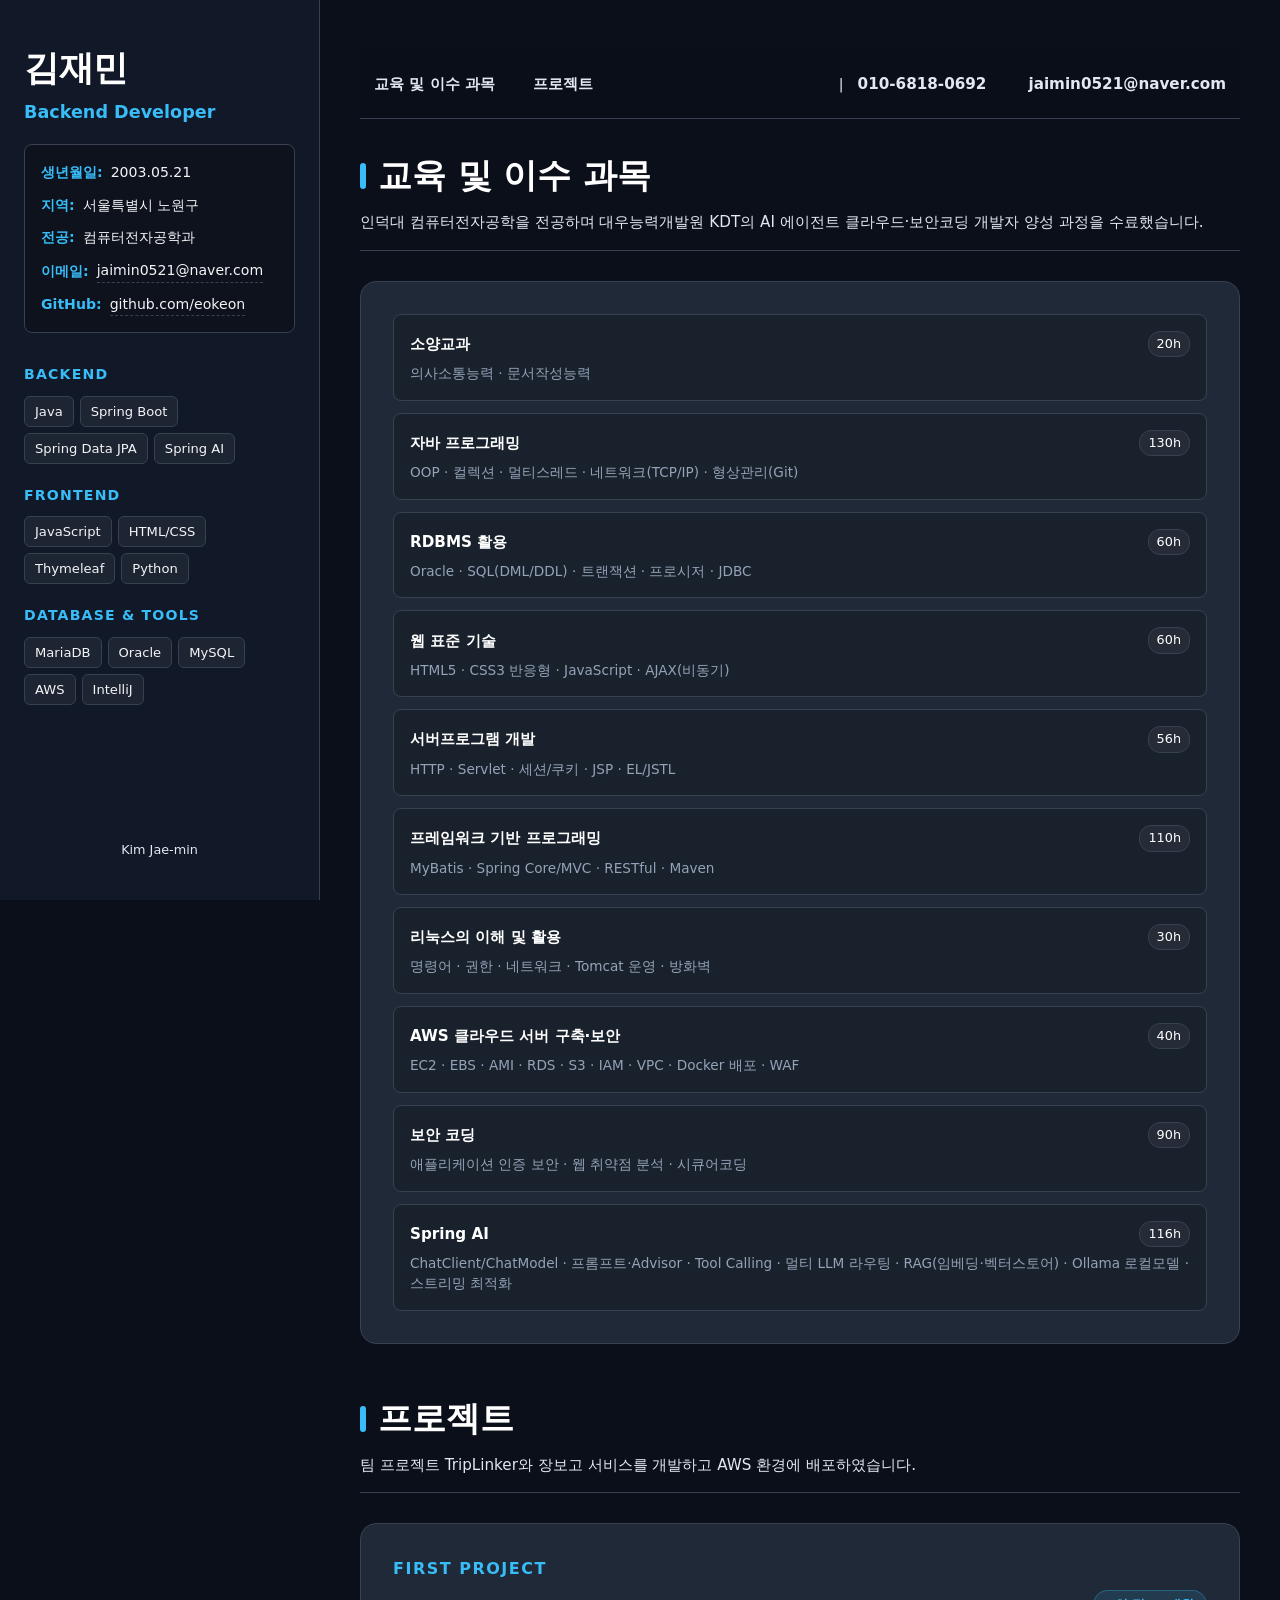
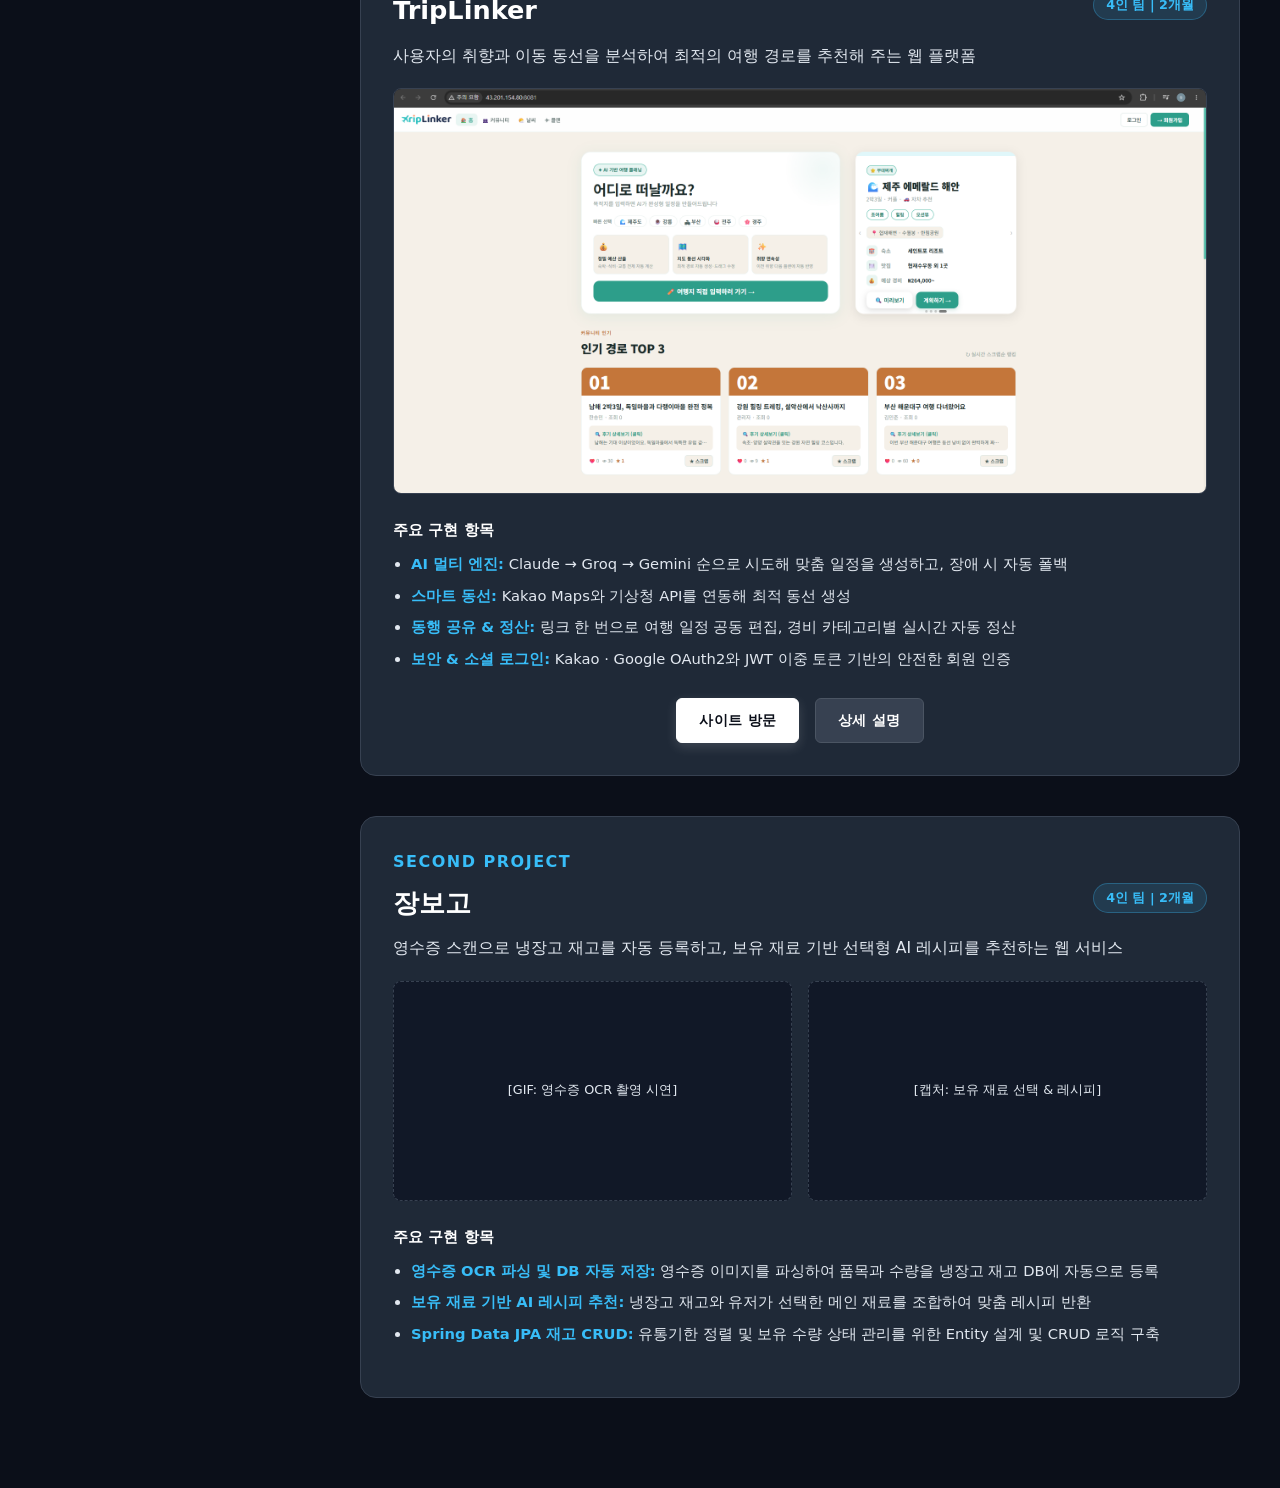
==== index.html @ 5cb1a8a1 "1" ====
<!DOCTYPE html>
<html lang="ko">
<head>
  <meta charset="UTF-8">
  <meta name="viewport" content="width=device-width, initial-scale=1.0">
  <title>김재민 | Backend Developer</title>
  <link rel="stylesheet" href="css/style.css">
</head>
<body>

<div class="wrapper">

  <!-- SIDEBAR -->
  <aside>
    <div>
      <div class="brand">
        <h1>김재민</h1>
        <div class="role">Backend Developer</div>
      </div>

      <ul class="contact-info">
        <li><strong>생년월일:</strong> 2003.05.21</li>
        <li><strong>지역:</strong> 서울특별시 노원구</li>
        <li><strong>전공:</strong> 컴퓨터전자공학과</li>
        <li><strong>이메일:</strong> <a href="mailto:jaimin0521@naver.com">jaimin0521@naver.com</a></li>
        <li><strong>GitHub:</strong> <a href="https://github.com/eokeon" target="_blank" rel="noopener noreferrer">github.com/eokeon</a></li>
      </ul>

      <div class="sidebar-section-title">Backend</div>
      <div class="skills-group">
        <span class="skill-chip">Java</span>
        <span class="skill-chip">Spring Boot</span>
        <span class="skill-chip">Spring Data JPA</span>
        <span class="skill-chip">Spring AI</span>
      </div>

      <div class="sidebar-section-title">Frontend</div>
      <div class="skills-group">
        <span class="skill-chip">JavaScript</span>
        <span class="skill-chip">HTML/CSS</span>
        <span class="skill-chip">Thymeleaf</span>
        <span class="skill-chip">Python</span>
      </div>

      <div class="sidebar-section-title">Database & Tools</div>
      <div class="skills-group">
        <span class="skill-chip">MariaDB</span>
        <span class="skill-chip">Oracle</span>
        <span class="skill-chip">MySQL</span>
        <span class="skill-chip">AWS</span>
        <span class="skill-chip">IntelliJ</span>
      </div>
    </div>

    <footer>
      Kim Jae-min
    </footer>
  </aside>

  <!-- MAIN CONTENT AREA -->
  <main>
    <nav class="top-nav">
      <div class="nav-links">
        <a href="#education">교육 및 이수 과목</a>

        <!-- 프로젝트 드롭다운 (우측 서브메뉴 추가) -->
        <div class="nav-dropdown">
          <a href="#projects" class="dropdown-trigger">프로젝트</a>
          <div class="dropdown-menu">

            <div class="dropdown-item">
              <a href="#triplinker">TripLinker</a>
              <div class="sub-menu">
                <a href="triplinker-detail.html">상세설명 보기</a>
              </div>
            </div>

            <div class="dropdown-item">
              <a href="#jangbogo">장보고</a>
              <div class="sub-menu">
                <a href="jangbogo-detail.html">상세설명 보기</a>
              </div>
            </div>

          </div>
        </div>
      </div>

      <div class="nav-contact">
        <span>|<a href="tel:010-6818-0692">010-6818-0692</a></span>
        <span><a href="mailto:jaimin0521@naver.com">jaimin0521@naver.com</a></span>
      </div>
    </nav>

    <!-- 교육 및 이수 과목 영역 추가 -->
    <div class="content-header" id="education">
      <h2>교육 및 이수 과목</h2>
      <p class="section-desc">인덕대 컴퓨터전자공학을 전공하며 대우능력개발원 KDT의 AI 에이전트 클라우드·보안코딩 개발자 양성 과정을 수료했습니다.</p>
    </div>

    <div class="education-block">
      <div class="course-grid">
        <div class="course-item">
          <div class="course-header">
            <h4>소양교과</h4>
            <span class="course-hours">20h</span>
          </div>
          <p class="course-desc">의사소통능력 · 문서작성능력</p>
        </div>

        <div class="course-item">
          <div class="course-header">
            <h4>자바 프로그래밍</h4>
            <span class="course-hours">130h</span>
          </div>
          <p class="course-desc">OOP · 컬렉션 · 멀티스레드 · 네트워크(TCP/IP) · 형상관리(Git)</p>
        </div>

        <div class="course-item">
          <div class="course-header">
            <h4>RDBMS 활용</h4>
            <span class="course-hours">60h</span>
          </div>
          <p class="course-desc">Oracle · SQL(DML/DDL) · 트랜잭션 · 프로시저 · JDBC</p>
        </div>

        <div class="course-item">
          <div class="course-header">
            <h4>웹 표준 기술</h4>
            <span class="course-hours">60h</span>
          </div>
          <p class="course-desc">HTML5 · CSS3 반응형 · JavaScript · AJAX(비동기)</p>
        </div>

        <div class="course-item">
          <div class="course-header">
            <h4>서버프로그램 개발</h4>
            <span class="course-hours">56h</span>
          </div>
          <p class="course-desc">HTTP · Servlet · 세션/쿠키 · JSP · EL/JSTL</p>
        </div>

        <div class="course-item">
          <div class="course-header">
            <h4>프레임워크 기반 프로그래밍</h4>
            <span class="course-hours">110h</span>
          </div>
          <p class="course-desc">MyBatis · Spring Core/MVC · RESTful · Maven</p>
        </div>

        <div class="course-item">
          <div class="course-header">
            <h4>리눅스의 이해 및 활용</h4>
            <span class="course-hours">30h</span>
          </div>
          <p class="course-desc">명령어 · 권한 · 네트워크 · Tomcat 운영 · 방화벽</p>
        </div>

        <div class="course-item">
          <div class="course-header">
            <h4>AWS 클라우드 서버 구축·보안</h4>
            <span class="course-hours">40h</span>
          </div>
          <p class="course-desc">EC2 · EBS · AMI · RDS · S3 · IAM · VPC · Docker 배포 · WAF</p>
        </div>

        <div class="course-item">
          <div class="course-header">
            <h4>보안 코딩</h4>
            <span class="course-hours">90h</span>
          </div>
          <p class="course-desc">애플리케이션 인증 보안 · 웹 취약점 분석 · 시큐어코딩</p>
        </div>

        <div class="course-item">
          <div class="course-header">
            <h4>Spring AI</h4>
            <span class="course-hours">116h</span>
          </div>
          <p class="course-desc">ChatClient/ChatModel · 프롬프트·Advisor · Tool Calling · 멀티 LLM 라우팅 · RAG(임베딩·벡터스토어) · Ollama 로컬모델 · 스트리밍 최적화</p>
        </div>
      </div>
    </div>

    <!-- 기존 프로젝트 영역 -->
    <div class="content-header" id="projects">
      <h2>프로젝트</h2>
      <p class="section-desc">팀 프로젝트 TripLinker와 장보고 서비스를 개발하고 AWS 환경에 배포하였습니다.</p>
    </div>

    <!-- PROJECT 1 -->
    <div class="project-block" id="triplinker">
      <div class="project-label">FIRST PROJECT</div>
      <div class="project-head">
        <h3>TripLinker</h3>
        <span class="project-period">4인 팀 | 2개월</span>
      </div>
      <div class="project-desc">
        사용자의 취향과 이동 동선을 분석하여 최적의 여행 경로를 추천해 주는 웹 플랫폼
      </div>

      <div class="media-frame single-media">
        <img src="img/TripLinker-main.png">
      </div>

      <div class="details-title">주요 구현 항목</div>
      <ul class="details-list">
        <li><strong>AI 멀티 엔진:</strong> Claude → Groq → Gemini 순으로 시도해 맞춤 일정을 생성하고, 장애 시 자동 폴백</li>
        <li><strong>스마트 동선:</strong> Kakao Maps와 기상청 API를 연동해 최적 동선 생성</li>
        <li><strong>동행 공유 & 정산:</strong> 링크 한 번으로 여행 일정 공동 편집, 경비 카테고리별 실시간 자동 정산</li>
        <li><strong>보안 & 소셜 로그인:</strong> Kakao · Google OAuth2와 JWT 이중 토큰 기반의 안전한 회원 인증</li>
      </ul>

      <div class="project-actions">
        <a href="http://43.201.154.80:8081/" target="_blank" rel="noopener noreferrer" class="btn btn-primary">사이트 방문</a>
        <a href="triplinker-detail.html" class="btn btn-secondary">상세 설명</a>
      </div>
    </div>

    <!-- PROJECT 2 -->
    <div class="project-block" id="jangbogo">
      <div class="project-label">SECOND PROJECT</div>
      <div class="project-head">
        <h3>장보고</h3>
        <span class="project-period">4인 팀 | 2개월</span>
      </div>
      <div class="project-desc">
        영수증 스캔으로 냉장고 재고를 자동 등록하고, 보유 재료 기반 선택형 AI 레시피를 추천하는 웹 서비스
      </div>

      <div class="media-grid">
        <div class="media-frame">
          <img src="fridge1.gif" alt="OCR 스캔" onerror="this.style.display='none'; this.parentNode.innerText='[GIF: 영수증 OCR 촬영 시연]';">
        </div>
        <div class="media-frame">
          <img src="fridge2.jpg" alt="레시피 추천" onerror="this.style.display='none'; this.parentNode.innerText='[캡처: 보유 재료 선택 & 레시피]';">
        </div>
      </div>

      <div class="details-title">주요 구현 항목</div>
      <ul class="details-list">
        <li><strong>영수증 OCR 파싱 및 DB 자동 저장:</strong> 영수증 이미지를 파싱하여 품목과 수량을 냉장고 재고 DB에 자동으로 등록</li>
        <li><strong>보유 재료 기반 AI 레시피 추천:</strong> 냉장고 재고와 유저가 선택한 메인 재료를 조합하여 맞춤 레시피 반환</li>
        <li><strong>Spring Data JPA 재고 CRUD:</strong> 유통기한 정렬 및 보유 수량 상태 관리를 위한 Entity 설계 및 CRUD 로직 구축</li>
      </ul>
    </div>

  </main>
</div>

<div id="imageModal" class="image-modal" onclick="closeModal()">
  <span class="close-btn">&times;</span>
  <img class="modal-content" id="modalImg">
</div>

<script src="js/script.js"></script>
</body>
</html>
---- css/style.css ----
html {
    scroll-behavior: smooth; /* 클릭 시 부드럽게 이동 */
}

:root {
    --bg-body: #0b0f19;
    --bg-sidebar: #111827;
    --bg-card: #1f2937;

    --primary: #38bdf8;            /* 핵심 시그니처 포인트 (하늘색) */
    --primary-glow: rgba(56, 189, 248, 0.2);

    --text-title: #ffffff;         /* 메인 제목/핵심 포인트 (완전한 흰색) */
    --text-main: #f3f4f6;          /* 일반 본문 (밝게 유지) */
    --text-sub: #e2e8f0;           /* 보조 설명 (밝게 유지) */

    --border: #374151;
    --accent-bg: rgba(56, 189, 248, 0.12);
}

* {
    box-sizing: border-box;
    margin: 0;
    padding: 0;
    font-family: 'Pretendard', -apple-system, BlinkMacSystemFont, system-ui, sans-serif;
}

body {
    background-color: var(--bg-body);
    color: var(--text-main);
    line-height: 1.6;
}

/* Layout */
.wrapper {
    display: flex;
    max-width: 1400px;
    margin: 0 auto;
    min-height: 100vh;
}

/* Sidebar */
aside {
    width: 320px;
    background: var(--bg-sidebar);
    border-right: 1px solid var(--border);
    padding: 40px 24px;
    position: sticky;
    top: 0;
    height: 100vh;
    display: flex;
    flex-direction: column;
    justify-content: space-between;
    overflow-y: auto;
    flex-shrink: 0;
}

/* 포인트 1: '김재민' 메인 이름 강조 */
.brand h1 {
    font-size: 2.2rem;
    color: var(--text-title);
    font-weight: 900;
    letter-spacing: -0.5px;
    margin-bottom: 2px;
}

.brand .role {
    color: var(--primary); /* 포인트 컬러 */
    font-size: 1.1rem;
    font-weight: 700;
    margin-bottom: 18px;
}

.bio {
    font-size: 0.9rem;
    color: var(--text-sub);
    margin-bottom: 24px;
    line-height: 1.6;
    word-break: keep-all;
}

.contact-info {
    list-style: none;
    font-size: 0.88rem;
    margin-bottom: 30px;
    background: rgba(0, 0, 0, 0.25);
    padding: 16px;
    border-radius: 8px;
    border: 1px solid var(--border);
}

.contact-info li {
    margin-bottom: 10px;
    color: var(--text-main);
    display: flex;
    align-items: center;
    gap: 8px;
}

/* 링크 파란색 및 밑줄 제거 */
.contact-info a {
    color: inherit;
    text-decoration: none;
    border-bottom: 1px dashed #374151; /* 기본 상태에서 차분한 점선 표시 */
    transition: all 0.2s ease;
    cursor: pointer;
}

.contact-info a:hover {
    color: #ffffff; /* 마우스 올렸을 때 흰색 강조 */
    border-bottom: 1px solid #ffffff; /* 하단 선을 실선 흰색으로 강조 */
}

.contact-info li strong {
    color: var(--primary); /* 라벨을 하늘색 포인트로 변경 */
}

.contact-info li:last-child {
    margin-bottom: 0;
}

/* 포인트 2: 'Backend', 'Frontend' 스킬 타이틀 강조 */
.sidebar-section-title {
    font-size: 0.88rem;
    text-transform: uppercase;
    letter-spacing: 1.2px;
    color: var(--primary); /* 흰색 -> 선명한 하늘색 포인트 */
    margin-bottom: 10px;
    font-weight: 800;
}

.skills-group {
    display: flex;
    flex-wrap: wrap;
    gap: 6px;
    margin-bottom: 20px;
}

.skill-chip {
    background: rgba(255, 255, 255, 0.05);
    border: 1px solid var(--border);
    color: var(--text-main);
    font-size: 0.82rem;
    padding: 4px 10px;
    border-radius: 6px;
}

/* Main Content */
main {
    flex-grow: 1;
    padding: 50px 40px;
}

.content-header {
    margin-bottom: 30px;
    border-bottom: 1px solid var(--border);
    padding-bottom: 16px;
    scroll-margin-top: 80px; /* 고정 내비게이션 바 높이만큼 여백을 두어 제목이 가려지지 않게 함 */
}

/* 포인트 3: '프로젝트' 헤더 강조 */
.content-header h2 {
    font-size: 2.1rem; /* 2.1rem 설정 */
    color: var(--text-title);
    font-weight: 900;
    display: flex;
    align-items: center;
    gap: 12px;
}

.content-header h2::before {
    content: '';
    display: inline-block;
    width: 6px;
    height: 1.6rem;
    background: var(--primary);
    border-radius: 3px;
}

.section-desc {
    font-size: 0.95rem;
    color: var(--text-sub);
    margin-top: 8px;
    line-height: 1.5;
}

/* Project Cards */
.project-block {
    background: var(--bg-card);
    border: 1px solid var(--border);
    border-radius: 16px;
    padding: 32px;
    margin-bottom: 40px;
    transition: transform 0.2s, border-color 0.2s;
    scroll-margin-top: 80px;
}

.project-label {
    color: var(--primary);
    font-size: 1rem;
    font-weight: 800;
    text-transform: uppercase;
    letter-spacing: 1.5px;
    margin-bottom: 8px;
    display: inline-block;
}

.project-head {
    display: flex;
    justify-content: space-between;
    align-items: flex-start;
    margin-bottom: 12px;
}

/* 포인트 4: 'TripLinker' 프로젝트 타이틀 강조 */
.project-head h3 {
    font-size: 1.6rem;
    color: var(--text-title); /* 명확한 완전 흰색 강조 */
    font-weight: 800;
    margin-top: 0;
}

.project-period {
    font-size: 0.8rem;
    color: var(--primary);
    background: var(--accent-bg);
    padding: 4px 12px;
    border-radius: 20px;
    font-weight: 700;
    border: 1px solid rgba(56, 189, 248, 0.3);
}

.project-desc {
    font-size: 0.98rem;
    color: var(--text-sub);
    margin-bottom: 20px;
}

/* Media Grid */
.media-grid {
    display: grid;
    grid-template-columns: repeat(2, 1fr);
    gap: 16px;
    margin-bottom: 24px;
}

.media-frame {
    width: 100%;
    height: 220px;
    background: #111827;
    border: 1px dashed var(--border);
    border-radius: 8px;
    display: flex;
    align-items: center;
    justify-content: center;
    color: var(--text-sub);
    font-size: 0.8rem;
    overflow: hidden;
}

.media-frame img {
    cursor: pointer;
    transition: transform 0.2s ease;
}

.media-frame img:hover {
    transform: scale(1.01);
}

.media-frame.single-media {
    width: 100%;
    height: auto; /* 고정 높이를 해제하여 이미지 잘림 방지 */
    margin-bottom: 24px;
    border-radius: 8px;
    border: 1px solid var(--border);
    overflow: hidden;
}

.media-frame.single-media img {
    width: 100%;
    height: auto; /* 원본 비율대로 전체 이미지 표시 */
    display: block;
    object-fit: contain; /* 잘림 없이 100% 원본 노출 */
}

/* 이미지 확대 모달 스타일 */
.image-modal {
    display: none;
    position: fixed;
    z-index: 1000;
    left: 0;
    top: 0;
    width: 100%;
    height: 100%;
    background-color: rgba(0, 0, 0, 0.88);
    backdrop-filter: blur(5px);
    justify-content: center;
    align-items: center;
}

.modal-content {
    max-width: 90%;
    max-height: 90%;
    border-radius: 8px;
    box-shadow: 0 0 30px rgba(0, 0, 0, 0.8);
    object-fit: contain;
}

.close-btn {
    position: absolute;
    top: 20px;
    right: 35px;
    color: #ffffff;
    font-size: 40px;
    font-weight: bold;
    cursor: pointer;
}

/* Details List */
.details-title {
    font-size: 0.95rem;
    color: var(--text-title);
    margin-bottom: 10px;
    font-weight: 800;
}

.details-list {
    padding-left: 18px;
    font-size: 0.92rem;
    margin-bottom: 20px;
    color: var(--text-sub);
}

.details-list li {
    margin-bottom: 8px;
}

/* 포인트 5: 'Kakao Map API 연동 동선 시각화:' 키워드 라벨 포인트 강조 */
.details-list strong {
    color: var(--primary); /* 흰색에서 하늘색 포인트로 변경하여 눈에 바로 띔 */
    font-weight: 700;
}

/* Footer */
footer {
    margin-top: 40px;
    font-size: 0.8rem;
    color: var(--text-sub);
    text-align: center;
}

.education-block {
    background: var(--bg-card);
    border: 1px solid var(--border);
    border-radius: 16px;
    padding: 32px;
    margin-bottom: 48px;
}

.course-grid {
    display: grid;
    grid-template-columns: 1fr; /* 한 줄에 1개씩 배치 */
    gap: 12px;
}

.course-item {
    background: rgba(0, 0, 0, 0.2);
    border: 1px solid var(--border);
    border-radius: 8px;
    padding: 16px;
}

.course-header {
    display: flex;
    justify-content: space-between;
    align-items: center;
    margin-bottom: 6px;
}

.course-header h4 {
    color: #ffffff;
    font-size: 0.95rem;
    font-weight: 700;
}

.course-hours {
    font-size: 0.8rem;
    color: #ffffff; /* 시간 글씨를 흰색으로 변경 */
    background: rgba(255, 255, 255, 0.05);
    padding: 2px 8px;
    border-radius: 12px;
    border: 1px solid var(--border);
}

.course-desc {
    font-size: 0.85rem;
    color: #94a3b8;
    line-height: 1.5;
}

/* Top Navigation */
.top-nav {
    position: sticky;
    top: 0;
    background: rgba(11, 15, 25, 0.9);
    backdrop-filter: blur(8px);
    z-index: 100;
    padding: 16px 0;
    margin-bottom: 30px;
    border-bottom: 1px solid var(--border);
    display: flex;
    justify-content: space-between; /* 좌측 메뉴와 우측 연락처 양 끝 정렬 */
    align-items: center;
}

.nav-links {
    display: flex;
    align-items: center;
    gap: 10px;
}

/* 연락처 영역 우측 밀기 및 간격 정렬 */
.nav-contact {
    margin-left: auto;
    display: flex;
    gap: 14px;
    align-items: center;
    font-size: 0.88rem;
}

.top-nav a {
    color: var(--text-sub);
    font-weight: 600;
    font-size: 0.95rem;
    text-decoration: none;
    padding: 6px 14px;
    border-radius: 6px;
    transition: all 0.2s ease;
}

.top-nav a:hover {
    color: var(--text-title);
    background: rgba(255, 255, 255, 0.08);
}

/* 프로젝트 호버 드롭다운 메뉴 스타일 */
.nav-dropdown {
    position: relative;
    display: inline-block;
}

/* 마우스 이동 시 호버가 끊기지 않도록 투명 연결 브릿지 추가 */
.nav-dropdown::after {
    content: '';
    position: absolute;
    top: 100%;
    left: 0;
    width: 100%;
    height: 10px; /* 버튼과 드롭다운 사이 간격 연결 */
}

.nav-dropdown .dropdown-menu {
    display: none;
    position: absolute;
    top: calc(100% + 4px);
    left: 0;
    background: var(--bg-card);
    border: 1px solid var(--border);
    border-radius: 8px;
    padding: 6px 0;
    min-width: 150px;
    box-shadow: 0 8px 24px rgba(0, 0, 0, 0.5);
    z-index: 200;
}

.nav-dropdown:hover .dropdown-menu {
    display: block;
}

/* 드롭다운 항목 그룹 */
.dropdown-item {
    position: relative;
}

.dropdown-item > a {
    display: flex;
    justify-content: space-between;
    align-items: center;
    padding: 10px 16px;
    color: var(--text-sub);
    font-size: 0.85rem;
    font-weight: 500;
    text-decoration: none;
    white-space: nowrap;
    transition: background 0.2s, color 0.2s;
}

/* 2차 서브메뉴가 있는 아이템 우측 화살표(›) 표시 */
.dropdown-item:has(.sub-menu) > a::after {
    content: '›';
    font-size: 1rem;
    color: var(--text-sub);
    margin-left: 12px;
}

.dropdown-item:hover > a {
    color: #ffffff;
    background: rgba(255, 255, 255, 0.08);
}

/* 2차 서브메뉴 (1차 메뉴와 완전 밀착 및 동일 크기/스타일 유지) */
.sub-menu {
    display: none;
    position: absolute;
    top: -1px; /* 1차 테두리와 완벽 수평 정렬 */
    left: 100%;
    margin-left: 0; /* 떨어진 간격 제거 */
    background: var(--bg-card);
    border: 1px solid var(--border);
    border-radius: 8px;
    padding: 6px 0;
    min-width: 150px; /* 1차 메뉴와 동일한 넓이 */
    box-shadow: 0 8px 24px rgba(0, 0, 0, 0.5);
    z-index: 210;
}

.dropdown-item:hover .sub-menu {
    display: block;
}

.sub-menu a {
    display: block;
    padding: 10px 16px;
    color: var(--text-sub);
    font-size: 0.85rem;
    font-weight: 500;
    text-decoration: none;
    white-space: nowrap;
    background: transparent;
    transition: background 0.2s, color 0.2s;
}

.sub-menu a:hover {
    color: #ffffff;
    background: rgba(255, 255, 255, 0.08);
}

/* Project Action Buttons */
.project-actions {
    display: flex;
    justify-content: center; /* 버튼 영역 중앙 정렬 */
    gap: 16px;
    margin-top: 28px;
}

.btn {
    display: inline-flex;
    align-items: center;
    justify-content: center;
    padding: 10px 22px;
    font-size: 0.88rem;
    font-weight: 700;
    border-radius: 6px;
    text-decoration: none;
    transition: all 0.2s ease-in-out;
    cursor: pointer;
    letter-spacing: 0.3px;
}

/* 주요 버튼 (사이트 방문): 하이라이트 글래스 스타일 */
.btn-primary {
    background: #ffffff;
    color: #0b0f19;
    border: 1px solid #ffffff;
    box-shadow: 0 4px 12px rgba(255, 255, 255, 0.15);
}

.btn-primary:hover {
    background: #ffffff;
    border-color: #ffffff;
    color: #0b0f19;
    transform: translateY(-2px);
    box-shadow: 0 4px 14px rgba(255, 255, 255, 0.3);
}

/* 보조 버튼 (상세 설명 GitHub): 은은한 아웃라인 스타일 */
.btn-secondary {
    background: #374151; /* 명확한 다크 그레이 배경 */
    color: #ffffff;      /* 선명한 흰색 텍스트로 가독성 확보 */
    border: 1px solid #4b5563;
}

.btn-secondary:hover {
    background: #4b5563;
    color: #ffffff;
    border-color: #6b7280;
    transform: translateY(-2px);
}

/* Responsive */
@media (max-width: 900px) {
    .wrapper {
        flex-direction: column;
    }

    aside {
        width: 100%;
        height: auto;
        position: relative;
    }

    main {
        padding: 30px 20px;
    }

    .media-grid {
        grid-template-columns: 1fr;
    }

    .course-grid {
        grid-template-columns: 1fr;
    }
}
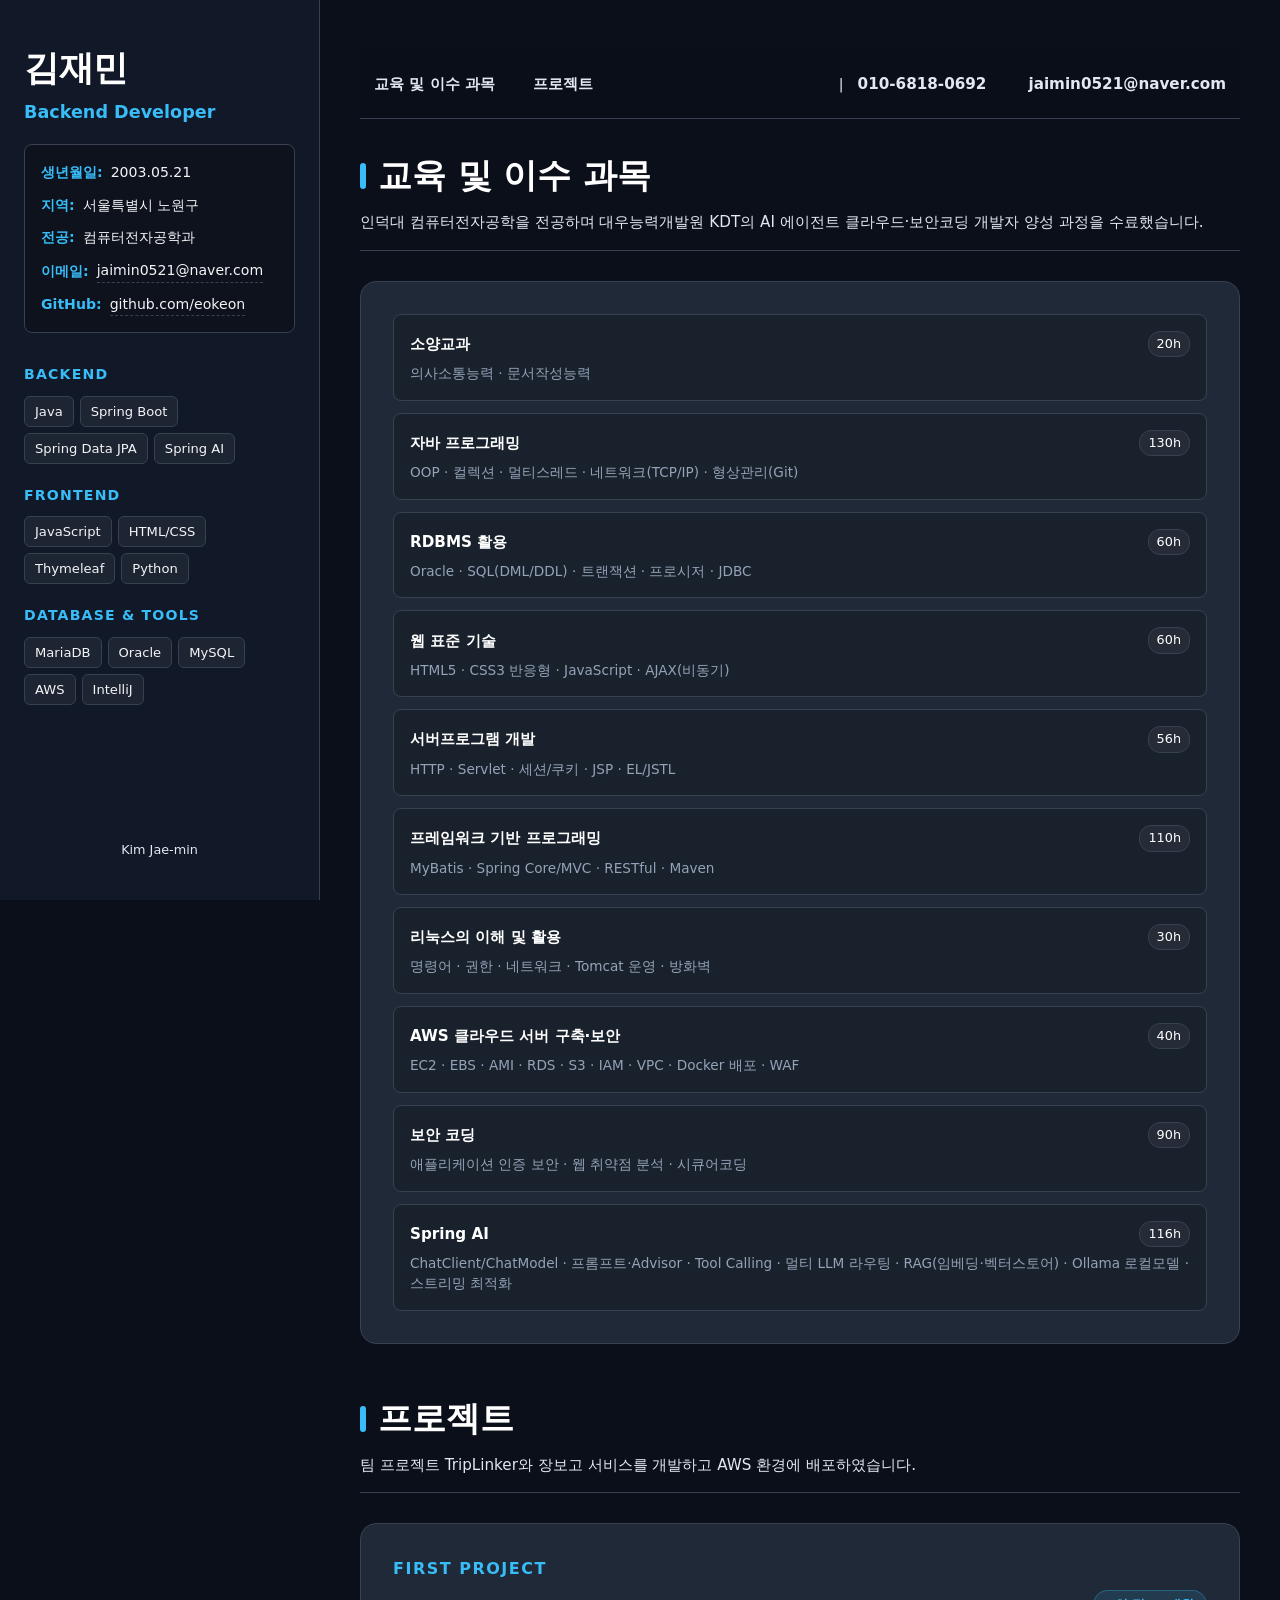
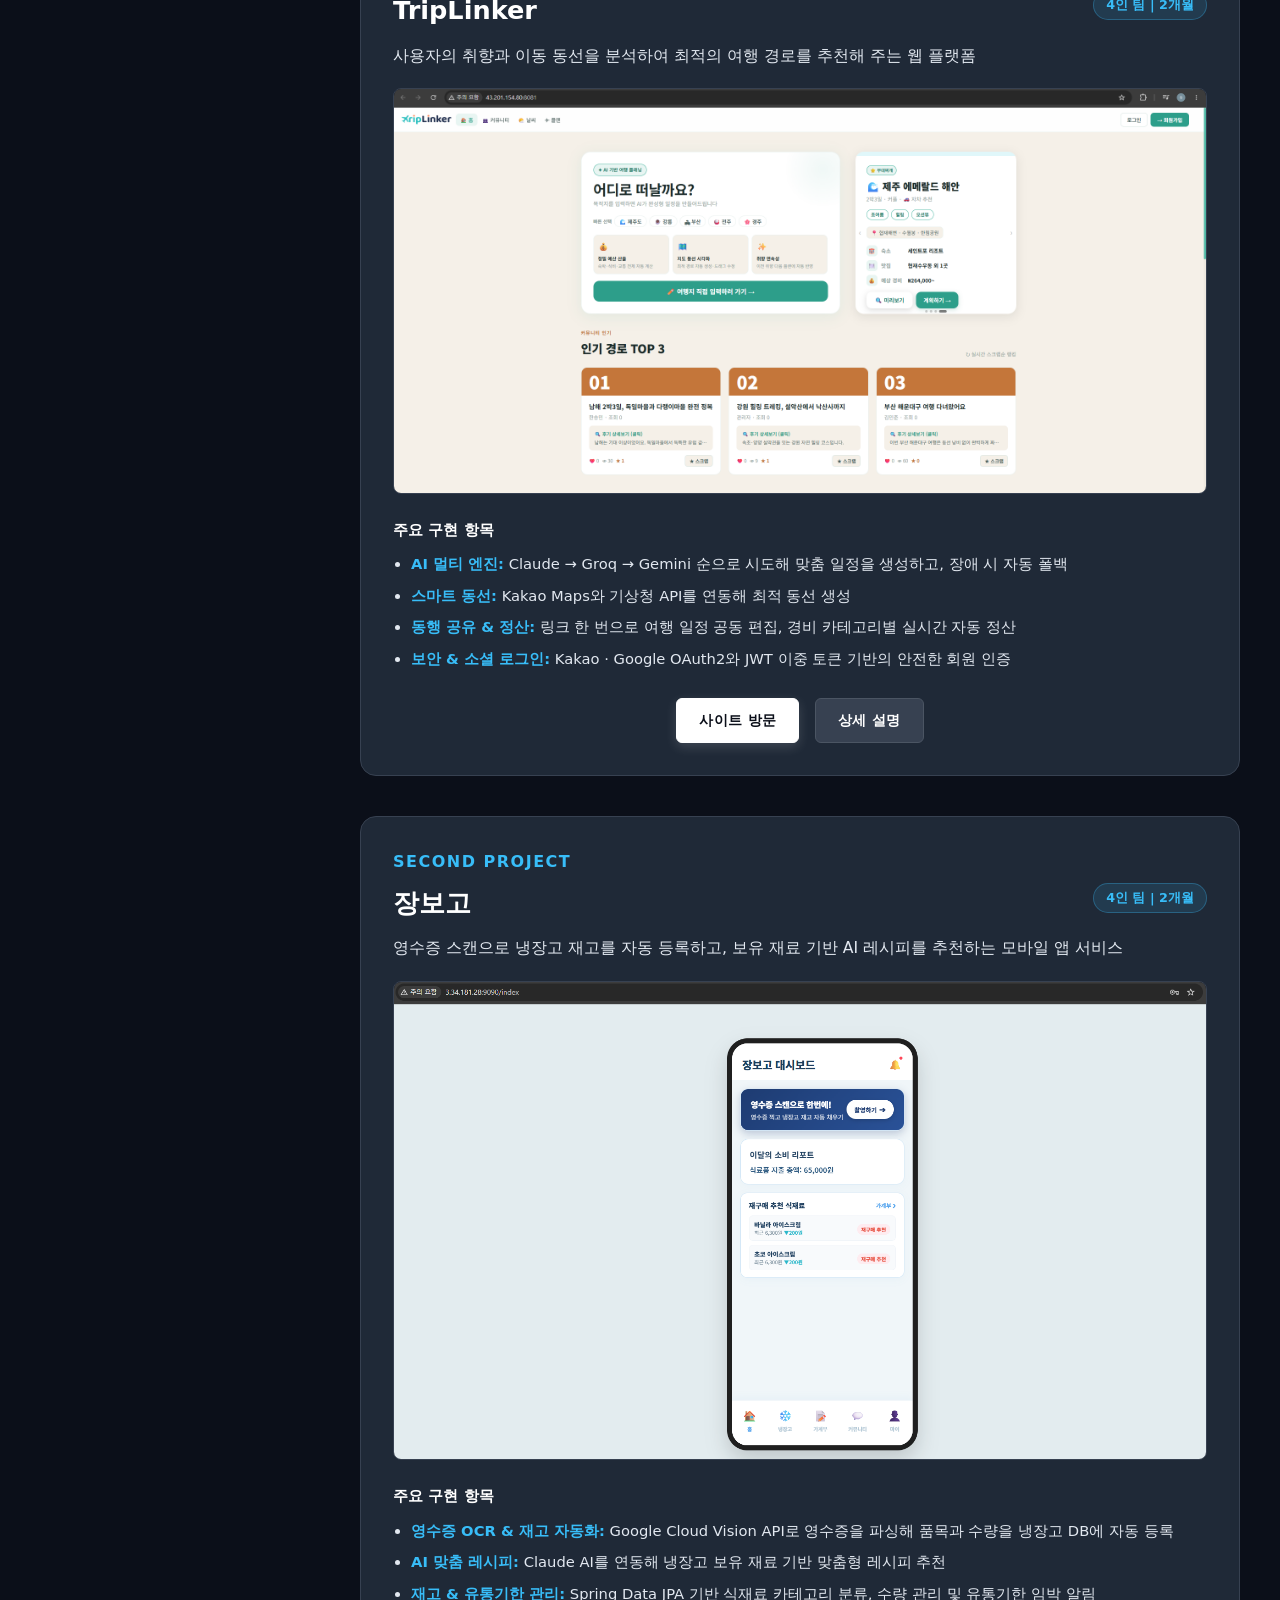
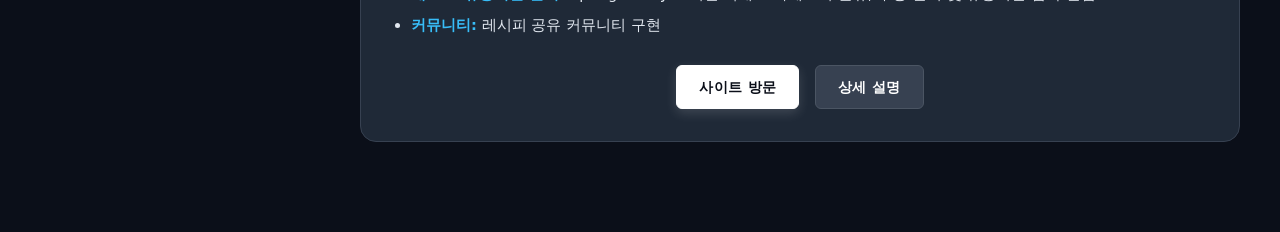
==== commit f726d792: "수정" ====
--- a/index.html
+++ b/index.html
@@ -9,8 +9,6 @@
 <body>
 
 <div class="wrapper">
-
-  <!-- SIDEBAR -->
   <aside>
     <div>
       <div class="brand">
@@ -57,13 +55,13 @@
     </footer>
   </aside>
 
-  <!-- MAIN CONTENT AREA -->
+
   <main>
     <nav class="top-nav">
       <div class="nav-links">
         <a href="#education">교육 및 이수 과목</a>
 
-        <!-- 프로젝트 드롭다운 (우측 서브메뉴 추가) -->
+        <!-- 프로젝트 드롭다운 -->
         <div class="nav-dropdown">
           <a href="#projects" class="dropdown-trigger">프로젝트</a>
           <div class="dropdown-menu">
@@ -92,7 +90,7 @@
       </div>
     </nav>
 
-    <!-- 교육 및 이수 과목 영역 추가 -->
+    <!-- 교육 및 이수 과목 영역 -->
     <div class="content-header" id="education">
       <h2>교육 및 이수 과목</h2>
       <p class="section-desc">인덕대 컴퓨터전자공학을 전공하며 대우능력개발원 KDT의 AI 에이전트 클라우드·보안코딩 개발자 양성 과정을 수료했습니다.</p>
@@ -182,7 +180,7 @@
       </div>
     </div>
 
-    <!-- 기존 프로젝트 영역 -->
+    <!-- 프로젝트 영역 -->
     <div class="content-header" id="projects">
       <h2>프로젝트</h2>
       <p class="section-desc">팀 프로젝트 TripLinker와 장보고 서비스를 개발하고 AWS 환경에 배포하였습니다.</p>
@@ -217,6 +215,9 @@
       </div>
     </div>
 
+
+
+
     <!-- PROJECT 2 -->
     <div class="project-block" id="jangbogo">
       <div class="project-label">SECOND PROJECT</div>
@@ -225,25 +226,29 @@
         <span class="project-period">4인 팀 | 2개월</span>
       </div>
       <div class="project-desc">
-        영수증 스캔으로 냉장고 재고를 자동 등록하고, 보유 재료 기반 선택형 AI 레시피를 추천하는 웹 서비스
-      </div>
-
-      <div class="media-grid">
-        <div class="media-frame">
-          <img src="fridge1.gif" alt="OCR 스캔" onerror="this.style.display='none'; this.parentNode.innerText='[GIF: 영수증 OCR 촬영 시연]';">
-        </div>
-        <div class="media-frame">
-          <img src="fridge2.jpg" alt="레시피 추천" onerror="this.style.display='none'; this.parentNode.innerText='[캡처: 보유 재료 선택 & 레시피]';">
-        </div>
+        영수증 스캔으로 냉장고 재고를 자동 등록하고, 보유 재료 기반 AI 레시피를 추천하는 모바일 앱 서비스
+      </div>
+
+      <div class="media-frame single-media">
+        <img src="img/jangbogo-main.png">
       </div>
 
       <div class="details-title">주요 구현 항목</div>
       <ul class="details-list">
-        <li><strong>영수증 OCR 파싱 및 DB 자동 저장:</strong> 영수증 이미지를 파싱하여 품목과 수량을 냉장고 재고 DB에 자동으로 등록</li>
-        <li><strong>보유 재료 기반 AI 레시피 추천:</strong> 냉장고 재고와 유저가 선택한 메인 재료를 조합하여 맞춤 레시피 반환</li>
-        <li><strong>Spring Data JPA 재고 CRUD:</strong> 유통기한 정렬 및 보유 수량 상태 관리를 위한 Entity 설계 및 CRUD 로직 구축</li>
+        <li><strong>영수증 OCR & 재고 자동화:</strong> Google Cloud Vision API로 영수증을 파싱해 품목과 수량을 냉장고 DB에 자동 등록</li>
+        <li><strong>AI 맞춤 레시피:</strong> Claude AI를 연동해 냉장고 보유 재료 기반 맞춤형 레시피 추천</li>
+        <li><strong>재고 & 유통기한 관리:</strong> Spring Data JPA 기반 식재료 카테고리 분류, 수량 관리 및 유통기한 임박 알림</li>
+        <li><strong>커뮤니티:</strong> 레시피 공유 커뮤니티 구현</li>
       </ul>
-    </div>
+
+      <div class="project-actions">
+        <a href="http://3.34.181.28:9090/" target="_blank" rel="noopener noreferrer" class="btn btn-primary">사이트 방문</a>
+        <a href="jangbogo-detail.html" class="btn btn-secondary">상세 설명</a>
+      </div>
+
+    </div>
+
+
 
   </main>
 </div>
--- a/css/style.css
+++ b/css/style.css
@@ -1,5 +1,5 @@
 html {
-    scroll-behavior: smooth; /* 클릭 시 부드럽게 이동 */
+    scroll-behavior: smooth;
 }
 
 :root {
@@ -7,12 +7,12 @@
     --bg-sidebar: #111827;
     --bg-card: #1f2937;
 
-    --primary: #38bdf8;            /* 핵심 시그니처 포인트 (하늘색) */
+    --primary: #38bdf8;
     --primary-glow: rgba(56, 189, 248, 0.2);
 
-    --text-title: #ffffff;         /* 메인 제목/핵심 포인트 (완전한 흰색) */
-    --text-main: #f3f4f6;          /* 일반 본문 (밝게 유지) */
-    --text-sub: #e2e8f0;           /* 보조 설명 (밝게 유지) */
+    --text-title: #ffffff;
+    --text-main: #f3f4f6;
+    --text-sub: #e2e8f0;
 
     --border: #374151;
     --accent-bg: rgba(56, 189, 248, 0.12);
@@ -31,7 +31,7 @@
     line-height: 1.6;
 }
 
-/* Layout */
+/* 레이아웃 */
 .wrapper {
     display: flex;
     max-width: 1400px;
@@ -39,7 +39,7 @@
     min-height: 100vh;
 }
 
-/* Sidebar */
+/* 사이드바 */
 aside {
     width: 320px;
     background: var(--bg-sidebar);
@@ -55,7 +55,6 @@
     flex-shrink: 0;
 }
 
-/* 포인트 1: '김재민' 메인 이름 강조 */
 .brand h1 {
     font-size: 2.2rem;
     color: var(--text-title);
@@ -65,7 +64,7 @@
 }
 
 .brand .role {
-    color: var(--primary); /* 포인트 컬러 */
+    color: var(--primary);
     font-size: 1.1rem;
     font-weight: 700;
     margin-bottom: 18px;
@@ -79,6 +78,7 @@
     word-break: keep-all;
 }
 
+/* 인적사항 */
 .contact-info {
     list-style: none;
     font-size: 0.88rem;
@@ -97,34 +97,33 @@
     gap: 8px;
 }
 
-/* 링크 파란색 및 밑줄 제거 */
 .contact-info a {
     color: inherit;
     text-decoration: none;
-    border-bottom: 1px dashed #374151; /* 기본 상태에서 차분한 점선 표시 */
+    border-bottom: 1px dashed #374151;
     transition: all 0.2s ease;
     cursor: pointer;
 }
 
 .contact-info a:hover {
-    color: #ffffff; /* 마우스 올렸을 때 흰색 강조 */
-    border-bottom: 1px solid #ffffff; /* 하단 선을 실선 흰색으로 강조 */
+    color: #ffffff;
+    border-bottom: 1px solid #ffffff;
 }
 
 .contact-info li strong {
-    color: var(--primary); /* 라벨을 하늘색 포인트로 변경 */
+    color: var(--primary);
 }
 
 .contact-info li:last-child {
     margin-bottom: 0;
 }
 
-/* 포인트 2: 'Backend', 'Frontend' 스킬 타이틀 강조 */
+/* 기술 스택 */
 .sidebar-section-title {
     font-size: 0.88rem;
     text-transform: uppercase;
     letter-spacing: 1.2px;
-    color: var(--primary); /* 흰색 -> 선명한 하늘색 포인트 */
+    color: var(--primary);
     margin-bottom: 10px;
     font-weight: 800;
 }
@@ -145,7 +144,7 @@
     border-radius: 6px;
 }
 
-/* Main Content */
+/* 메인 영역 */
 main {
     flex-grow: 1;
     padding: 50px 40px;
@@ -155,12 +154,11 @@
     margin-bottom: 30px;
     border-bottom: 1px solid var(--border);
     padding-bottom: 16px;
-    scroll-margin-top: 80px; /* 고정 내비게이션 바 높이만큼 여백을 두어 제목이 가려지지 않게 함 */
-}
-
-/* 포인트 3: '프로젝트' 헤더 강조 */
+    scroll-margin-top: 80px;
+}
+
 .content-header h2 {
-    font-size: 2.1rem; /* 2.1rem 설정 */
+    font-size: 2.1rem;
     color: var(--text-title);
     font-weight: 900;
     display: flex;
@@ -184,7 +182,7 @@
     line-height: 1.5;
 }
 
-/* Project Cards */
+/* 프로젝트 */
 .project-block {
     background: var(--bg-card);
     border: 1px solid var(--border);
@@ -212,10 +210,9 @@
     margin-bottom: 12px;
 }
 
-/* 포인트 4: 'TripLinker' 프로젝트 타이틀 강조 */
 .project-head h3 {
     font-size: 1.6rem;
-    color: var(--text-title); /* 명확한 완전 흰색 강조 */
+    color: var(--text-title);
     font-weight: 800;
     margin-top: 0;
 }
@@ -236,7 +233,7 @@
     margin-bottom: 20px;
 }
 
-/* Media Grid */
+/* 미디어 이미지 */
 .media-grid {
     display: grid;
     grid-template-columns: repeat(2, 1fr);
@@ -269,7 +266,7 @@
 
 .media-frame.single-media {
     width: 100%;
-    height: auto; /* 고정 높이를 해제하여 이미지 잘림 방지 */
+    height: auto;
     margin-bottom: 24px;
     border-radius: 8px;
     border: 1px solid var(--border);
@@ -278,12 +275,12 @@
 
 .media-frame.single-media img {
     width: 100%;
-    height: auto; /* 원본 비율대로 전체 이미지 표시 */
+    height: auto;
     display: block;
-    object-fit: contain; /* 잘림 없이 100% 원본 노출 */
-}
-
-/* 이미지 확대 모달 스타일 */
+    object-fit: contain;
+}
+
+/* 이미지 모달 */
 .image-modal {
     display: none;
     position: fixed;
@@ -316,7 +313,7 @@
     cursor: pointer;
 }
 
-/* Details List */
+/* 상세 설명 목록 */
 .details-title {
     font-size: 0.95rem;
     color: var(--text-title);
@@ -335,20 +332,12 @@
     margin-bottom: 8px;
 }
 
-/* 포인트 5: 'Kakao Map API 연동 동선 시각화:' 키워드 라벨 포인트 강조 */
 .details-list strong {
-    color: var(--primary); /* 흰색에서 하늘색 포인트로 변경하여 눈에 바로 띔 */
+    color: var(--primary);
     font-weight: 700;
 }
 
-/* Footer */
-footer {
-    margin-top: 40px;
-    font-size: 0.8rem;
-    color: var(--text-sub);
-    text-align: center;
-}
-
+/* 교육 및 이수 과목 */
 .education-block {
     background: var(--bg-card);
     border: 1px solid var(--border);
@@ -359,7 +348,7 @@
 
 .course-grid {
     display: grid;
-    grid-template-columns: 1fr; /* 한 줄에 1개씩 배치 */
+    grid-template-columns: 1fr;
     gap: 12px;
 }
 
@@ -385,7 +374,7 @@
 
 .course-hours {
     font-size: 0.8rem;
-    color: #ffffff; /* 시간 글씨를 흰색으로 변경 */
+    color: #ffffff;
     background: rgba(255, 255, 255, 0.05);
     padding: 2px 8px;
     border-radius: 12px;
@@ -398,7 +387,7 @@
     line-height: 1.5;
 }
 
-/* Top Navigation */
+/* 네비게이션 */
 .top-nav {
     position: sticky;
     top: 0;
@@ -409,7 +398,7 @@
     margin-bottom: 30px;
     border-bottom: 1px solid var(--border);
     display: flex;
-    justify-content: space-between; /* 좌측 메뉴와 우측 연락처 양 끝 정렬 */
+    justify-content: space-between;
     align-items: center;
 }
 
@@ -419,7 +408,6 @@
     gap: 10px;
 }
 
-/* 연락처 영역 우측 밀기 및 간격 정렬 */
 .nav-contact {
     margin-left: auto;
     display: flex;
@@ -443,20 +431,19 @@
     background: rgba(255, 255, 255, 0.08);
 }
 
-/* 프로젝트 호버 드롭다운 메뉴 스타일 */
+/* 드롭다운 메뉴 */
 .nav-dropdown {
     position: relative;
     display: inline-block;
 }
 
-/* 마우스 이동 시 호버가 끊기지 않도록 투명 연결 브릿지 추가 */
 .nav-dropdown::after {
     content: '';
     position: absolute;
     top: 100%;
     left: 0;
     width: 100%;
-    height: 10px; /* 버튼과 드롭다운 사이 간격 연결 */
+    height: 10px;
 }
 
 .nav-dropdown .dropdown-menu {
@@ -477,7 +464,6 @@
     display: block;
 }
 
-/* 드롭다운 항목 그룹 */
 .dropdown-item {
     position: relative;
 }
@@ -495,7 +481,6 @@
     transition: background 0.2s, color 0.2s;
 }
 
-/* 2차 서브메뉴가 있는 아이템 우측 화살표(›) 표시 */
 .dropdown-item:has(.sub-menu) > a::after {
     content: '›';
     font-size: 1rem;
@@ -508,18 +493,17 @@
     background: rgba(255, 255, 255, 0.08);
 }
 
-/* 2차 서브메뉴 (1차 메뉴와 완전 밀착 및 동일 크기/스타일 유지) */
 .sub-menu {
     display: none;
     position: absolute;
-    top: -1px; /* 1차 테두리와 완벽 수평 정렬 */
+    top: -1px;
     left: 100%;
-    margin-left: 0; /* 떨어진 간격 제거 */
+    margin-left: 0;
     background: var(--bg-card);
     border: 1px solid var(--border);
     border-radius: 8px;
     padding: 6px 0;
-    min-width: 150px; /* 1차 메뉴와 동일한 넓이 */
+    min-width: 150px;
     box-shadow: 0 8px 24px rgba(0, 0, 0, 0.5);
     z-index: 210;
 }
@@ -545,10 +529,10 @@
     background: rgba(255, 255, 255, 0.08);
 }
 
-/* Project Action Buttons */
+/* 프로젝트 버튼 */
 .project-actions {
     display: flex;
-    justify-content: center; /* 버튼 영역 중앙 정렬 */
+    justify-content: center;
     gap: 16px;
     margin-top: 28px;
 }
@@ -567,7 +551,6 @@
     letter-spacing: 0.3px;
 }
 
-/* 주요 버튼 (사이트 방문): 하이라이트 글래스 스타일 */
 .btn-primary {
     background: #ffffff;
     color: #0b0f19;
@@ -583,10 +566,9 @@
     box-shadow: 0 4px 14px rgba(255, 255, 255, 0.3);
 }
 
-/* 보조 버튼 (상세 설명 GitHub): 은은한 아웃라인 스타일 */
 .btn-secondary {
-    background: #374151; /* 명확한 다크 그레이 배경 */
-    color: #ffffff;      /* 선명한 흰색 텍스트로 가독성 확보 */
+    background: #374151;
+    color: #ffffff;
     border: 1px solid #4b5563;
 }
 
@@ -597,7 +579,15 @@
     transform: translateY(-2px);
 }
 
-/* Responsive */
+/* 푸터 */
+footer {
+    margin-top: 40px;
+    font-size: 0.8rem;
+    color: var(--text-sub);
+    text-align: center;
+}
+
+
 @media (max-width: 900px) {
     .wrapper {
         flex-direction: column;
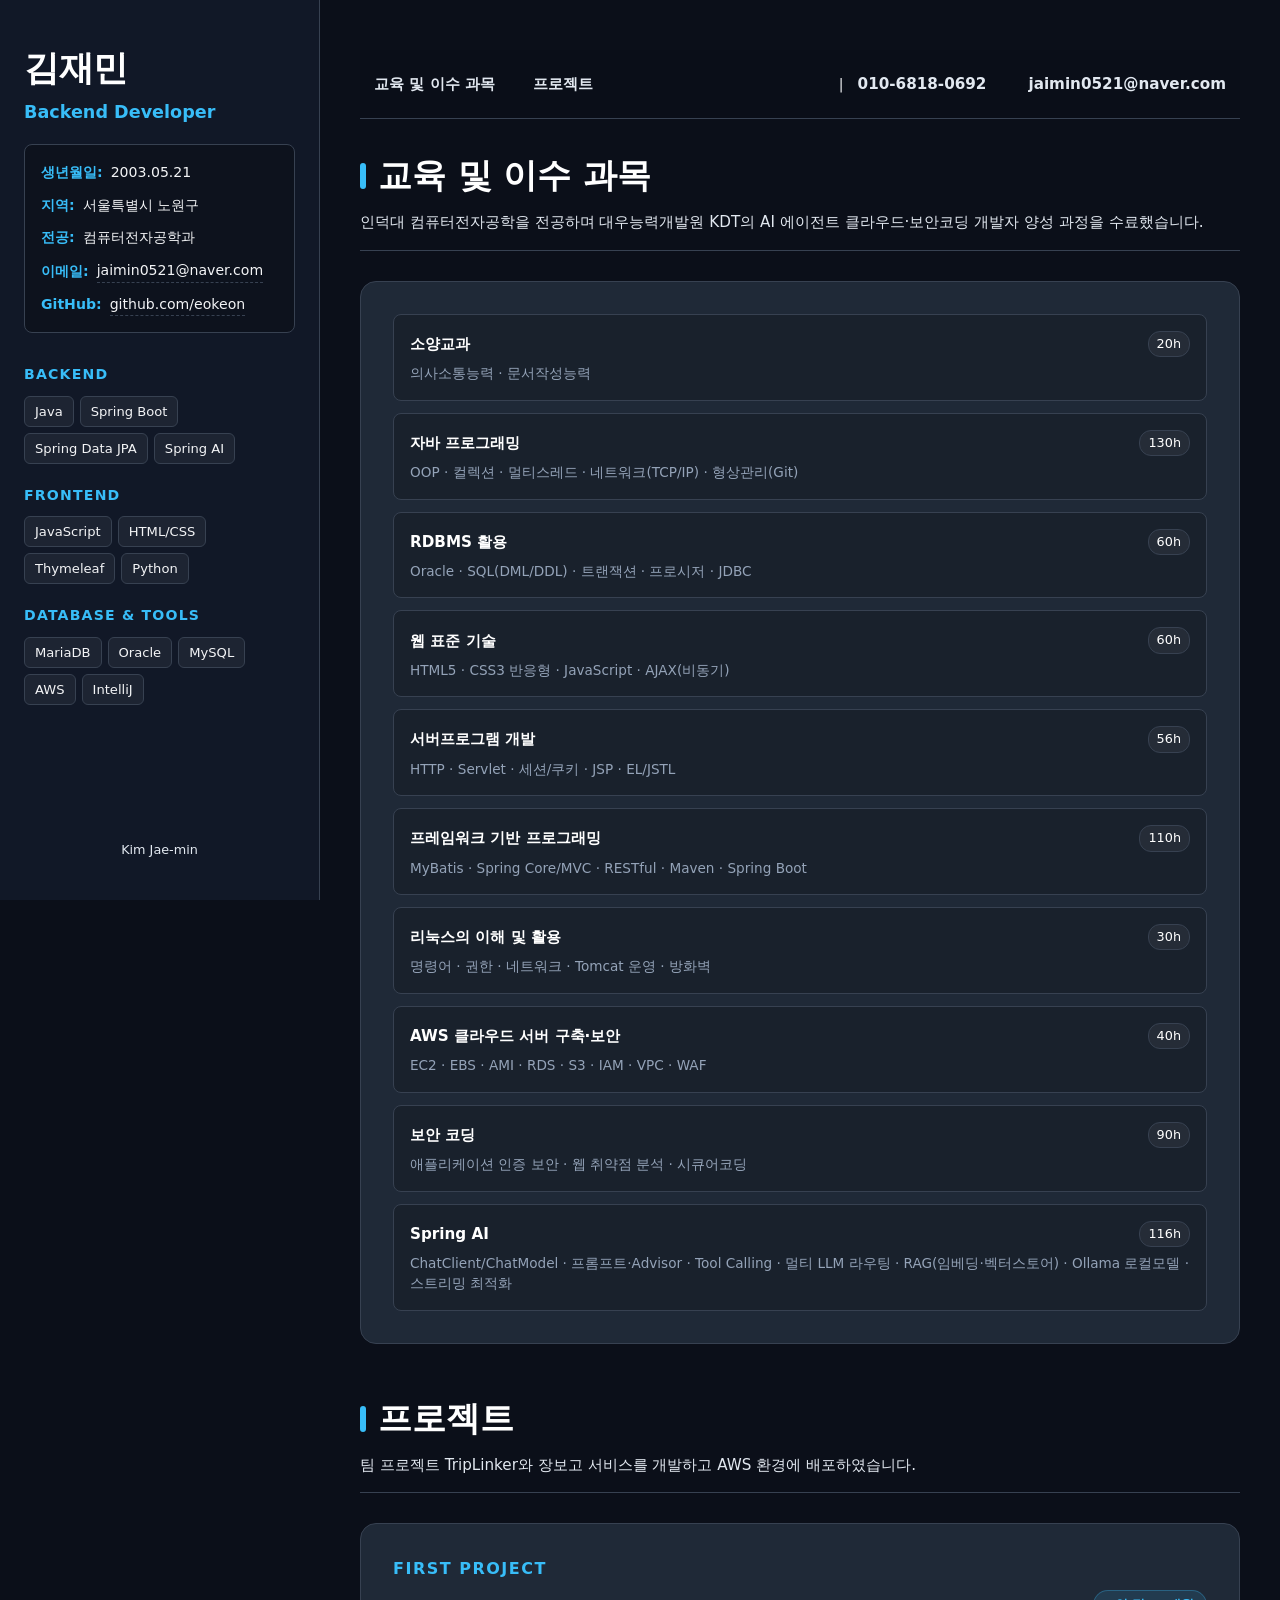
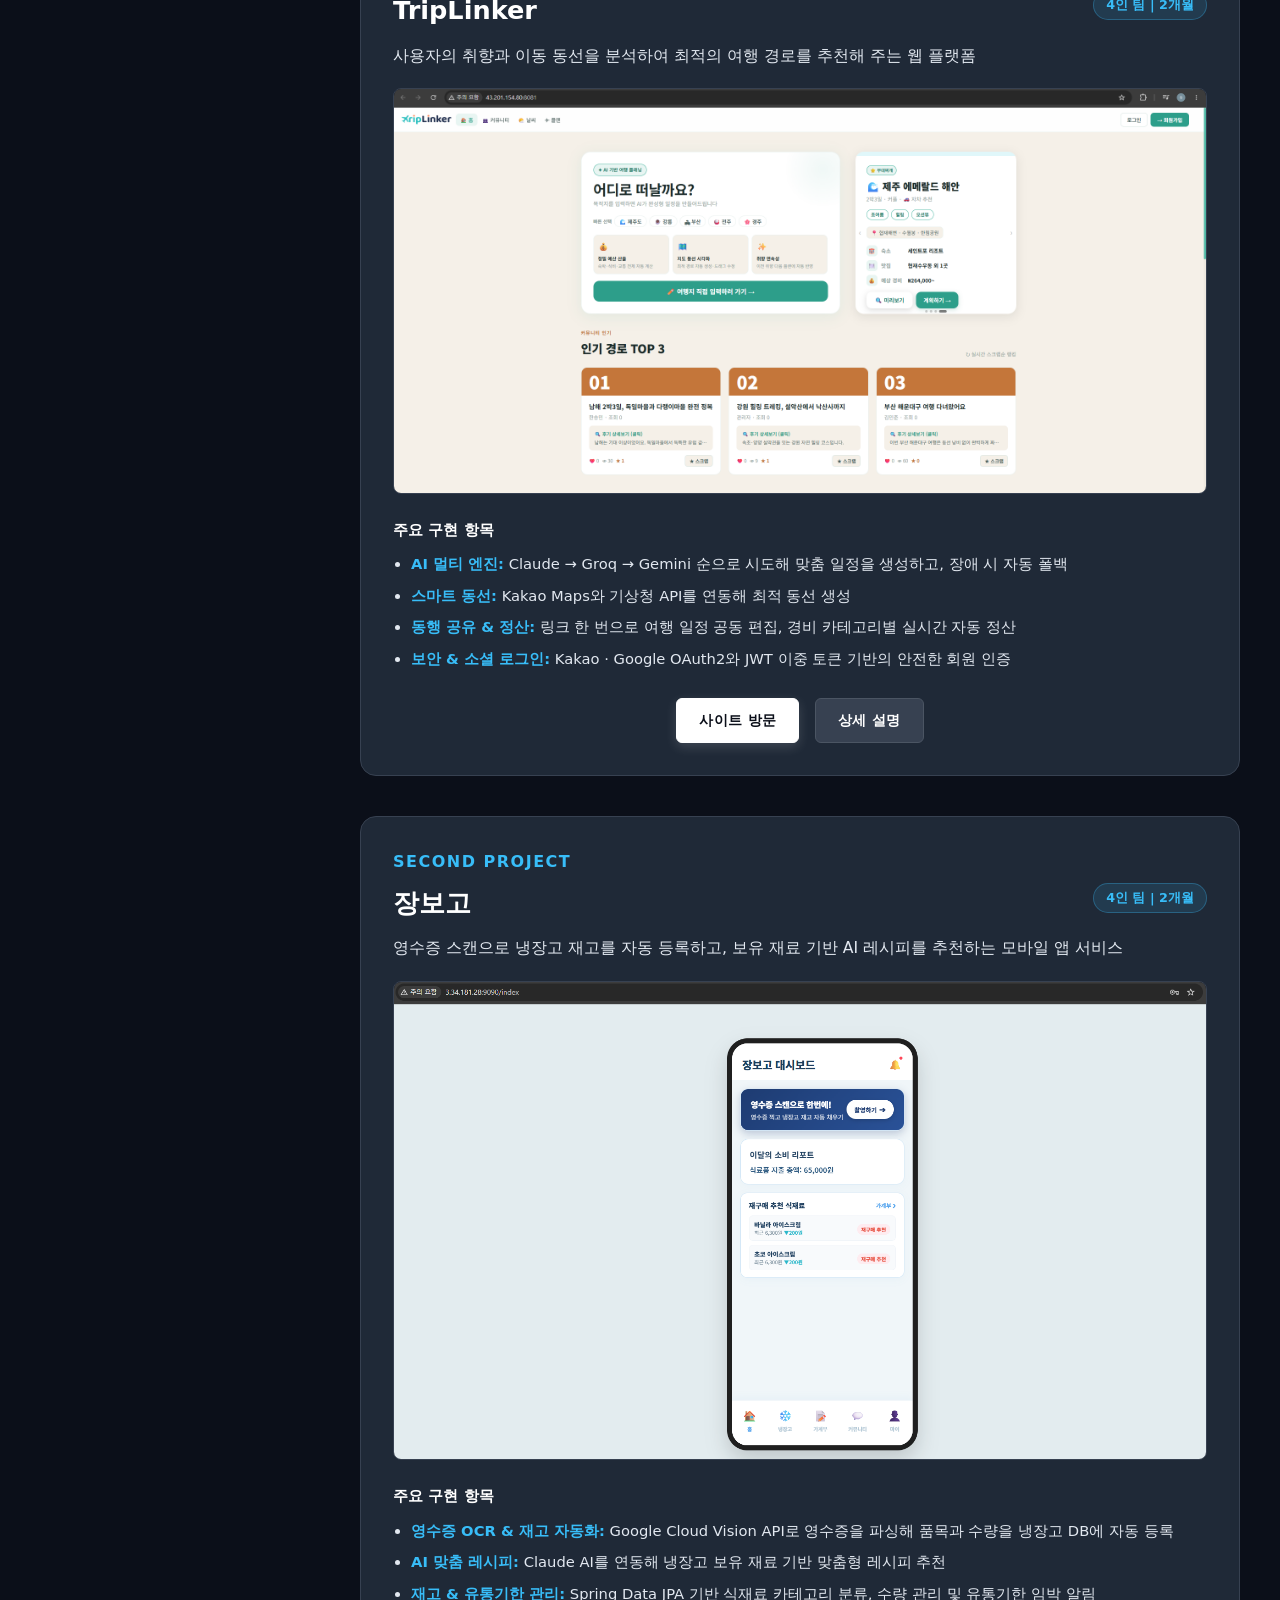
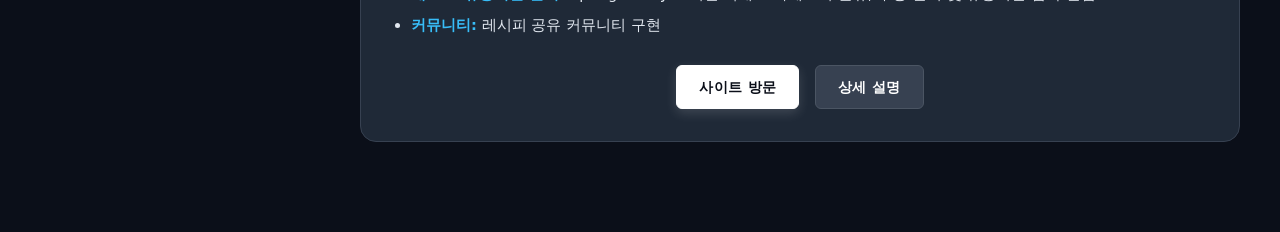
==== commit 61046654: "테스트 계정 추가" ====
--- a/index.html
+++ b/index.html
@@ -143,7 +143,7 @@
             <h4>프레임워크 기반 프로그래밍</h4>
             <span class="course-hours">110h</span>
           </div>
-          <p class="course-desc">MyBatis · Spring Core/MVC · RESTful · Maven</p>
+          <p class="course-desc">MyBatis · Spring Core/MVC · RESTful · Maven · Spring Boot</p>
         </div>
 
         <div class="course-item">
@@ -159,7 +159,7 @@
             <h4>AWS 클라우드 서버 구축·보안</h4>
             <span class="course-hours">40h</span>
           </div>
-          <p class="course-desc">EC2 · EBS · AMI · RDS · S3 · IAM · VPC · Docker 배포 · WAF</p>
+          <p class="course-desc">EC2 · EBS · AMI · RDS · S3 · IAM · VPC · WAF</p>
         </div>
 
         <div class="course-item">
@@ -198,7 +198,7 @@
       </div>
 
       <div class="media-frame single-media">
-        <img src="img/TripLinker-main.png">
+        <img src="file/img/TripLinker-main.png">
       </div>
 
       <div class="details-title">주요 구현 항목</div>
@@ -230,7 +230,7 @@
       </div>
 
       <div class="media-frame single-media">
-        <img src="img/jangbogo-main.png">
+        <img src="file/img/Jangbogo-main.png">
       </div>
 
       <div class="details-title">주요 구현 항목</div>
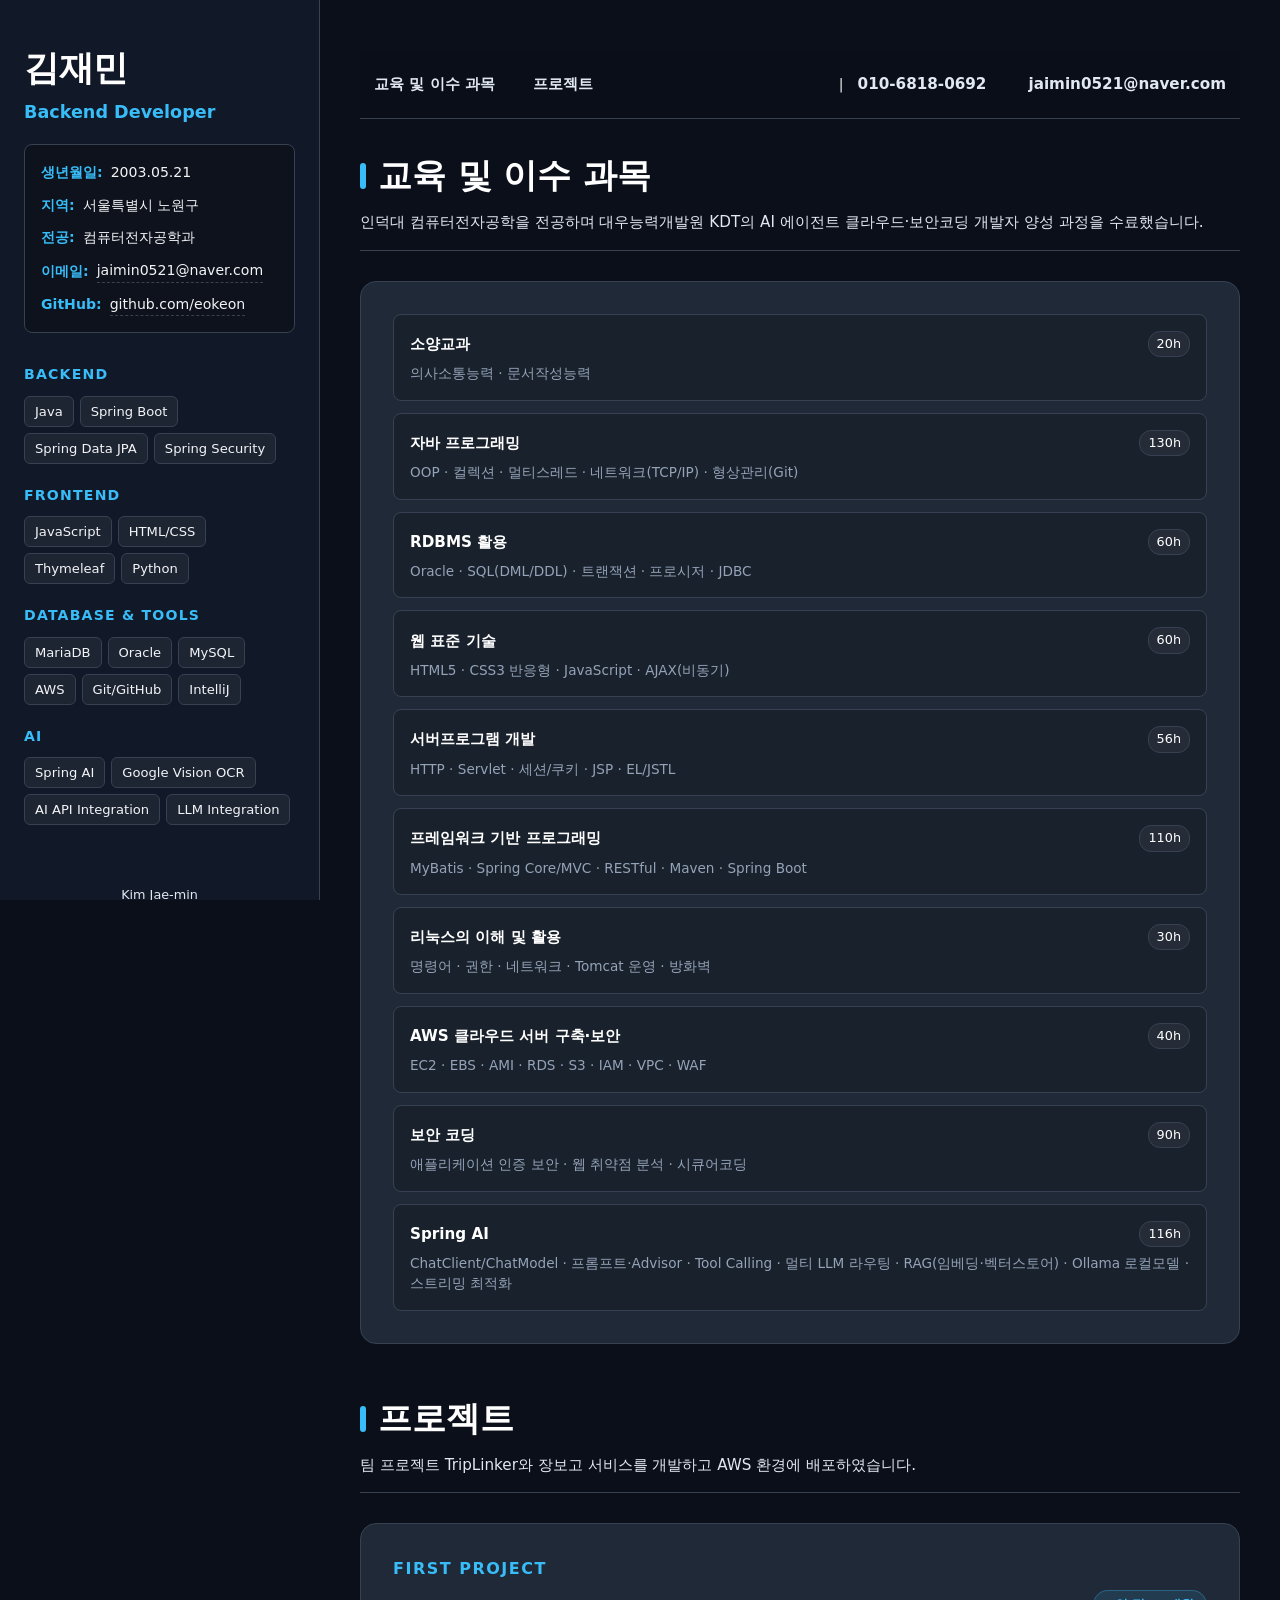
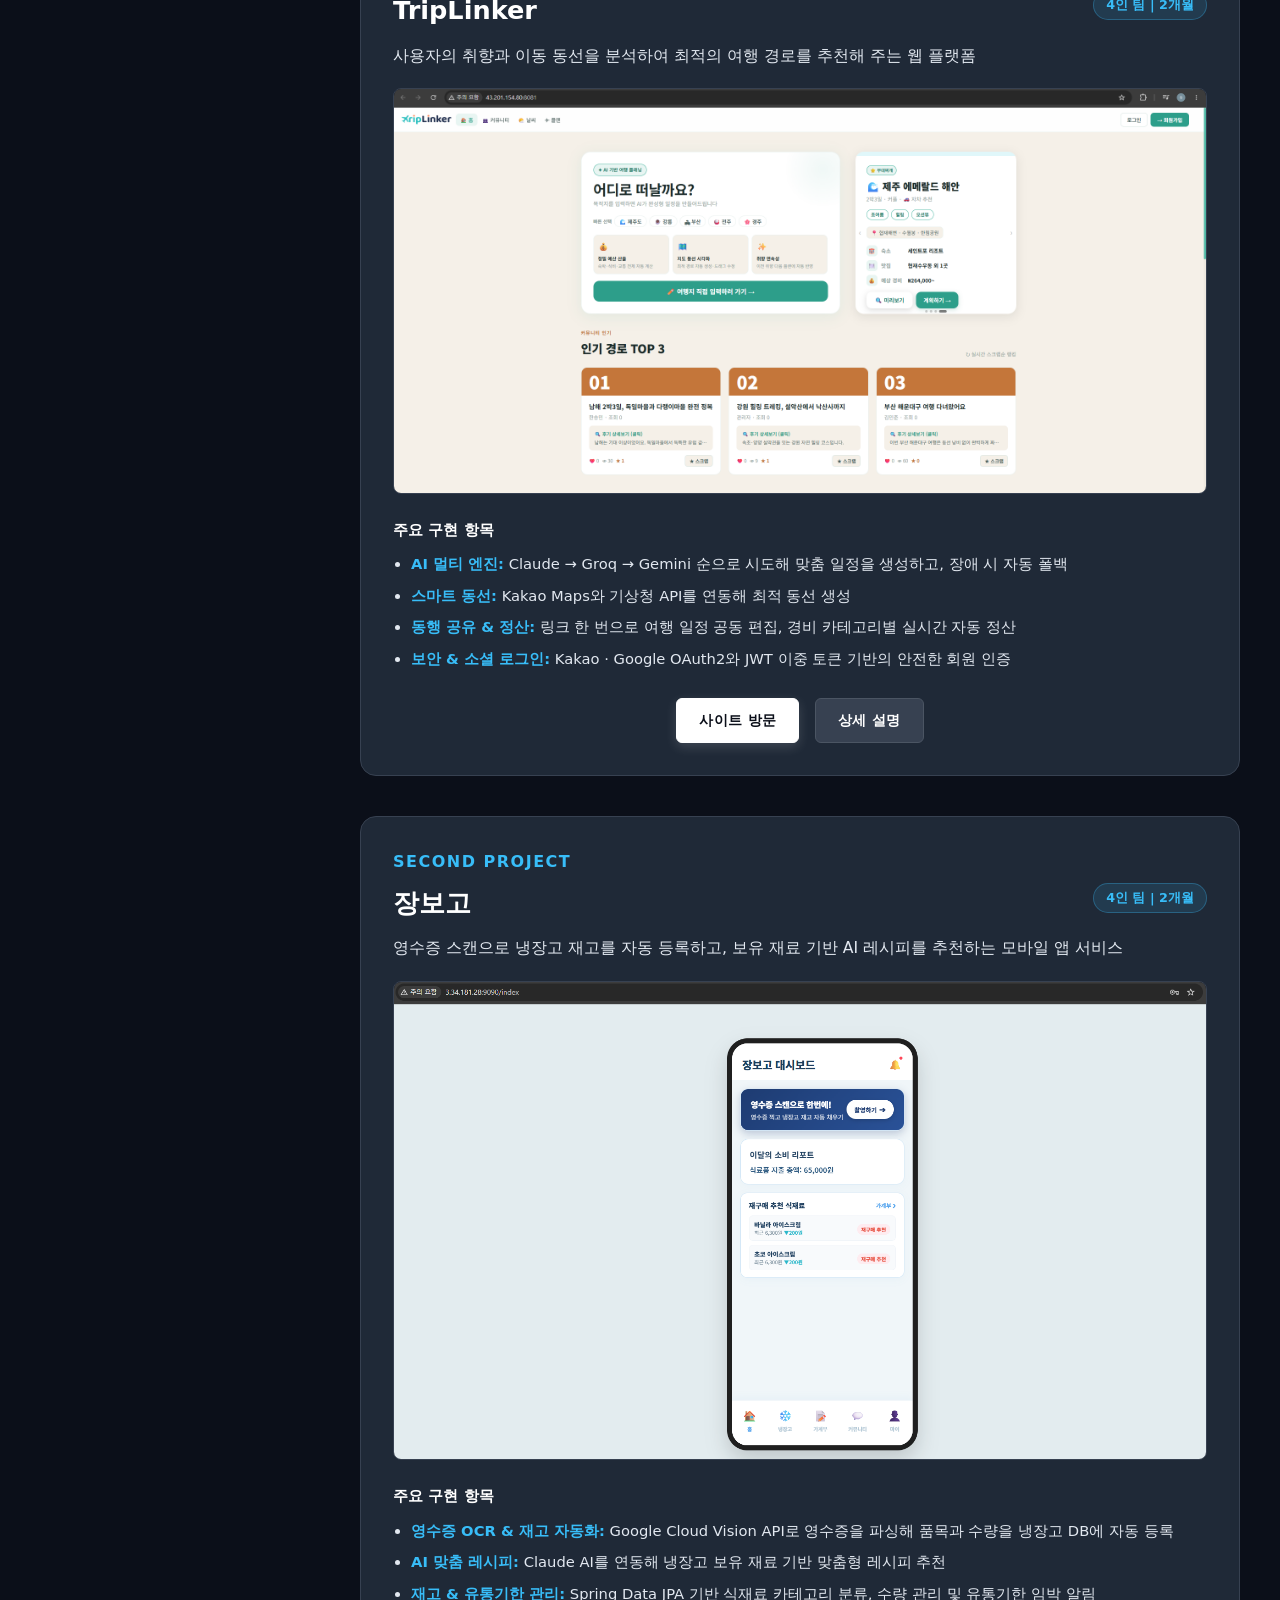
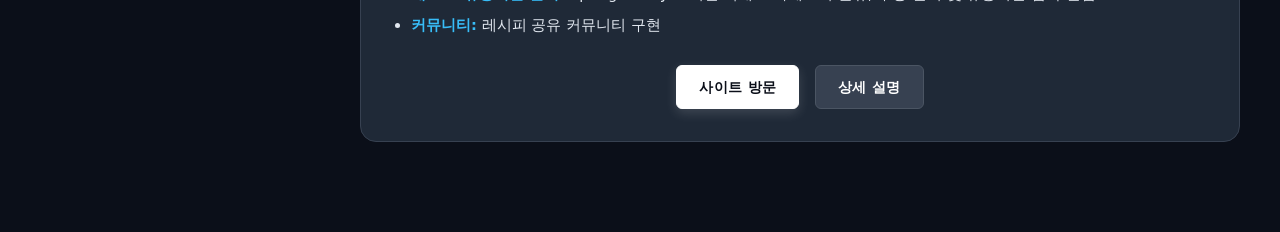
==== commit f1cdba7d: "테스트 계정 추가" ====
--- a/index.html
+++ b/index.html
@@ -29,7 +29,7 @@
         <span class="skill-chip">Java</span>
         <span class="skill-chip">Spring Boot</span>
         <span class="skill-chip">Spring Data JPA</span>
-        <span class="skill-chip">Spring AI</span>
+        <span class="skill-chip">Spring Security</span>
       </div>
 
       <div class="sidebar-section-title">Frontend</div>
@@ -46,8 +46,18 @@
         <span class="skill-chip">Oracle</span>
         <span class="skill-chip">MySQL</span>
         <span class="skill-chip">AWS</span>
+        <span class="skill-chip">Git/GitHub</span>
         <span class="skill-chip">IntelliJ</span>
       </div>
+
+      <div class="sidebar-section-title">AI</div>
+      <div class="skills-group">
+        <span class="skill-chip">Spring AI</span>
+        <span class="skill-chip">Google Vision OCR</span>
+        <span class="skill-chip">AI API Integration</span>
+        <span class="skill-chip">LLM Integration</span>
+      </div>
+
     </div>
 
     <footer>
